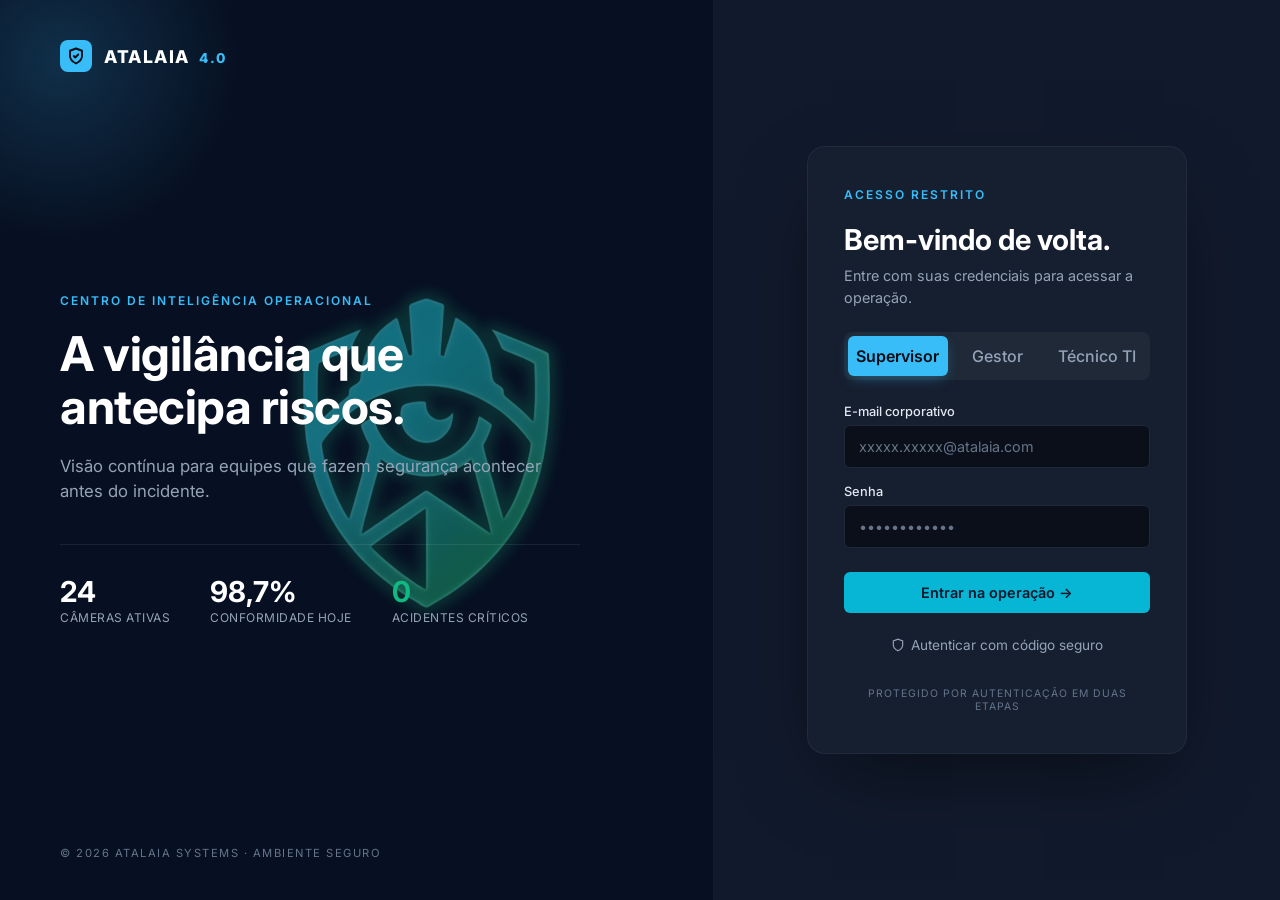
==== tela inicial/index.html @ 5c808acb "first commit" ====
<!DOCTYPE html>
<html lang="pt-br">

<head>
    <meta charset="UTF-8">
    <meta name="viewport" content="width=device-width, initial-scale=1.0">
    <meta name="description" content="ATALAIA 4.0 — Centro de Inteligência Operacional. Acesso restrito para supervisores, gestores e técnicos de TI.">
    <meta name="theme-color" content="#071022">
    <link rel="icon" type="image/svg+xml" href="data:image/svg+xml,%3Csvg xmlns='http://www.w3.org/2000/svg' viewBox='0 0 24 24' fill='none' stroke='%2338bdf8' stroke-width='2.5' stroke-linecap='round' stroke-linejoin='round'%3E%3Cpath d='M12 22s8-4 8-10V5l-8-3-8 3v7c0 6 8 10 8 10z'/%3E%3Cpolyline points='9 12 11 14 15 10'/%3E%3C/svg%3E">
    <title>Página Inicial - ATALAIA</title>
    <link rel="preconnect" href="https://fonts.googleapis.com">
    <link rel="preconnect" href="https://fonts.gstatic.com" crossorigin>
    <link href="paginaLogin.css" rel="stylesheet">
</head>

<body>
    <aside id="lado_esquerdo" aria-label="Apresentação ATALAIA 4.0">
        <header class="logo-container">
            <div class="logo-icon">
                <svg width="18" height="18" viewBox="0 0 24 24" fill="none" stroke="currentColor" stroke-width="2.5" stroke-linecap="round" stroke-linejoin="round">
                    <path d="M12 22s8-4 8-10V5l-8-3-8 3v7c0 6 8 10 8 10z"></path>
                    <polyline points="9 12 11 14 15 10"></polyline>
                </svg>
            </div>
            <span class="logo-text">ATALAIA <span id="cor_azul">4.0</span></span>
        </header>

        <div id="conteudo_esquerdo">
            <p class="subtitulo-azul">CENTRO DE INTELIGÊNCIA OPERACIONAL</p>
            <h1>A vigilância que antecipa riscos.</h1>
            <p class="texto-introducao">Visão contínua para equipes que fazem segurança acontecer antes do incidente.</p>

            <dl id="dadosGerais">
                <div>
                    <dt><b>24</b></dt>
                    <dd>câmeras ativas</dd>
                </div>
                <div>
                    <dt><b>98,7%</b></dt>
                    <dd>conformidade hoje</dd>
                </div>
                <div>
                    <dt><b class="verde">0</b></dt>
                    <dd>acidentes críticos</dd>
                </div>
            </dl>
        </div>

        <footer id="rodape_lado_esquerdo">
            &copy; 2026 ATALAIA SYSTEMS &middot; AMBIENTE SEGURO
        </footer>
    </aside>

    <main id="lado_direito" aria-label="Formulário de acesso">
        <div id="conteudo_direito">
            <p class="subtitulo-azul">ACESSO RESTRITO</p>
            <h2>Bem-vindo de volta.</h2>
            <p class="texto-introducao">Entre com suas credenciais para acessar a operação.</p>

            <div id="botoes_cargos" role="group" aria-label="Selecione seu cargo">
                <button type="button" class="ativo" data-cargo="supervisor" aria-pressed="true">Supervisor</button>
                <button type="button" data-cargo="gestor" aria-pressed="false">Gestor</button>
                <button type="button" data-cargo="tecnico" aria-pressed="false">Técnico TI</button>
            </div>

            <form action="login.php" method="post">
                <input type="hidden" name="cargo" id="cargoSelecionado" value="supervisor">

                <div class="campo">
                    <label for="txtEmail">E-mail corporativo</label>
                    <input type="email" id="txtEmail" name="email" placeholder="xxxxx.xxxxx@atalaia.com" autocomplete="email" required>
                </div>
                <div class="campo">
                    <label for="txtSenha_hash">Senha</label>
                    <input type="password" id="txtSenha_hash" name="senha_hash" placeholder="••••••••••••" autocomplete="current-password" required minlength="8">
                </div>

                <button type="submit" class="btn-submit" name="submit">
                    Entrar na operação &rarr;
                </button>

                <button type="button" class="btn-secundario">
                    <svg width="14" height="14" viewBox="0 0 24 24" fill="none" stroke="currentColor" stroke-width="2"><path d="M12 22s8-4 8-10V5l-8-3-8 3v7c0 6 8 10 8 10z"></path></svg>
                    Autenticar com código seguro
                </button>

                <p class="texto-protegido">PROTEGIDO POR AUTENTICAÇÃO EM DUAS ETAPAS</p>
            </form>
        </div>
    </main>

    <script>
        (function () {
            const botoesCargo = document.querySelectorAll('#botoes_cargos button');
            const inputCargo = document.getElementById('cargoSelecionado');

            botoesCargo.forEach((botao) => {
                botao.addEventListener('click', () => {
                    botoesCargo.forEach((btn) => {
                        btn.classList.remove('ativo');
                        btn.setAttribute('aria-pressed', 'false');
                    });
                    botao.classList.add('ativo');
                    botao.setAttribute('aria-pressed', 'true');
                    inputCargo.value = botao.dataset.cargo;
                });
            });
        })();
    </script>
</body>

</html>
---- tela inicial/paginaLogin.css ----
@import url('https://fonts.googleapis.com/css2?family=Inter:wght@300;400;500;600;700;800&display=swap');

/* ====================================================
   DESIGN TOKENS
   ==================================================== */
:root {
    --bg-app: #0b0f19;
    --bg-left: #071022;
    --bg-right: #111a2c;
    --bg-card: rgba(255, 255, 255, 0.025);
    --bg-input: #0b0f19;

    --border-faint: rgba(255, 255, 255, 0.05);
    --border-soft: rgba(255, 255, 255, 0.08);
    --border-strong: #1f2937;

    --accent: #38bdf8;
    --accent-strong: #06b6d4;
    --accent-hover: #0ea5e9;
    --accent-glow: rgba(56, 189, 248, 0.18);
    --success: #10b981;

    --text-primary: #ffffff;
    --text-secondary: #94a3b8;
    --text-tertiary: #64748b;
    --text-label: #e2e8f0;

    --radius-sm: 6px;
    --radius-md: 8px;
    --radius-lg: 18px;

    --shadow-card: 0 30px 80px -25px rgba(0, 0, 0, 0.6);
    --shadow-btn: 0 10px 25px -8px rgba(6, 182, 212, 0.45);

    --ease: 0.2s cubic-bezier(0.4, 0, 0.2, 1);
}

* {
    margin: 0;
    padding: 0;
    box-sizing: border-box;
    font-family: 'Inter', system-ui, -apple-system, sans-serif;
}

html {
    -webkit-text-size-adjust: 100%;
}

body {
    display: flex;
    min-height: 100vh;
    background-color: var(--bg-app);
    color: var(--text-primary);
}

/* Foco visível consistente em toda a página (acessibilidade) */
a:focus-visible,
button:focus-visible,
input:focus-visible {
    outline: 2px solid var(--accent);
    outline-offset: 2px;
}

/* ====================================================
   LADO ESQUERDO — Apresentação / Branding
   ==================================================== */
#lado_esquerdo {
    flex: 1.1;
    min-width: 0;
    padding: 40px 60px;
    display: flex;
    flex-direction: column;
    justify-content: space-between;
    border-right: 1px solid var(--border-faint);
    background-color: var(--bg-left);

    position: relative;
    overflow: hidden;
}

/* Camada da imagem de fundo com controle manual de opacidade */
#lado_esquerdo::before {
    content: '';
    position: absolute;
    inset: 0;

    background-image: url('img/fundo_logo.png');
    background-repeat: no-repeat;
    background-position: 107% center;
    background-size: 590px auto;

    opacity: 0.45;

    z-index: 0;
    pointer-events: none;
}

/* Brilho decorativo sutil, reforça a sensação de "central de monitoramento" */
#lado_esquerdo::after {
    content: '';
    position: absolute;
    top: -120px;
    left: -120px;
    width: 360px;
    height: 360px;
    background: radial-gradient(circle, var(--accent-glow) 0%, transparent 70%);
    z-index: 0;
    pointer-events: none;
}

/* Mantém os conteúdos acima do fundo */
#lado_esquerdo>* {
    position: relative;
    z-index: 1;
}

.logo-container {
    display: flex;
    align-items: center;
    gap: 12px;
}

.logo-icon {
    flex-shrink: 0;
    width: 32px;
    height: 32px;
    background-color: var(--accent);
    border-radius: var(--radius-md);
    display: flex;
    align-items: center;
    justify-content: center;
    color: #080c14;
}

.logo-text {
    font-size: 1.1rem;
    font-weight: 800;
    letter-spacing: 1.5px;
}

#cor_azul {
    color: var(--accent);
    font-size: 0.85rem;
    margin-left: 4px;
}

#conteudo_esquerdo {
    max-width: 520px;
    margin: auto 0;
    padding: 48px 0;
}

.subtitulo-azul {
    color: var(--accent);
    font-size: 0.75rem;
    font-weight: 600;
    letter-spacing: 2px;
    text-transform: uppercase;
    margin-bottom: 20px;
}

#conteudo_esquerdo h1 {
    font-size: clamp(2rem, 1.1rem + 2.8vw, 3rem);
    font-weight: 700;
    line-height: 1.1;
    margin-bottom: 20px;
    letter-spacing: -0.5px;
}

.texto-introducao {
    color: var(--text-secondary);
    font-size: 1.05rem;
    line-height: 1.5;
    margin-bottom: 40px;
    max-width: 44ch;
}

#dadosGerais {
    display: flex;
    flex-wrap: wrap;
    gap: 32px 40px;
    padding-top: 30px;
    border-top: 1px solid var(--border-soft);
}

#dadosGerais>div {
    display: flex;
    flex-direction: column;
}

#dadosGerais dd {
    font-size: 0.75rem;
    color: var(--text-secondary);
    text-transform: uppercase;
    letter-spacing: 0.5px;
}

#dadosGerais b {
    font-size: 1.8rem;
    color: var(--text-primary);
    font-weight: 700;
    margin-bottom: 4px;
    line-height: 1.2;
}

#dadosGerais .verde {
    color: var(--success);
}

#rodape_lado_esquerdo {
    font-size: 0.7rem;
    color: var(--text-tertiary);
    letter-spacing: 1.5px;
}


/* ====================================================
   LADO DIREITO — Acesso / Formulário
   ==================================================== */
#lado_direito {
    flex: 0.9;
    min-width: 0;
    background-color: var(--bg-right);
    display: flex;
    align-items: center;
    justify-content: center;
    padding: 40px;
}

#conteudo_direito {
    width: 100%;
    max-width: 380px;
    background-color: var(--bg-card);
    border: 1px solid var(--border-faint);
    border-radius: var(--radius-lg);
    box-shadow: var(--shadow-card);
    padding: 40px 36px;
}

#conteudo_direito h2 {
    font-size: 1.8rem;
    font-weight: 700;
    margin-top: 8px;
    margin-bottom: 8px;
}

#conteudo_direito .texto-introducao {
    font-size: 0.9rem;
    margin-bottom: 24px;
    max-width: none;
}

/* Selector de Roles / Cargos */
#botoes_cargos {
    display: flex;
    background-color: #1f2937;
    padding: 4px;
    border-radius: var(--radius-md);
    margin-bottom: 24px;
}

/* Estilo base dos botões */
#botoes_cargos button {
    flex: 1;
    background-color: transparent;
    border: none;
    color: var(--text-secondary);
    padding: 10px 4px;
    font-size: 1rem;
    font-weight: 500;
    border-radius: var(--radius-sm);
    cursor: pointer;
    transition: background-color var(--ease), color var(--ease);
}

/* Estado quando o botão estiver SELECIONADO */
#botoes_cargos button.ativo {
    background-color: var(--accent);
    color: #080c14;
    font-weight: 600;
    box-shadow: 0 4px 14px -4px rgba(56, 189, 248, 0.5);
}

/* Efeito ao passar o rato nos botões não selecionados */
#botoes_cargos button:not(.ativo):hover {
    background-color: rgba(255, 255, 255, 0.05);
    color: var(--text-primary);
}

/* Formulario */
form {
    display: flex;
    flex-direction: column;
    gap: 16px;
}

.campo {
    display: flex;
    flex-direction: column;
    gap: 6px;
}

.campo label {
    font-size: 0.8rem;
    color: var(--text-label);
    font-weight: 500;
}

.campo input {
    width: 100%;
    padding: 12px 14px;
    background-color: var(--bg-input);
    border: 1px solid var(--border-strong);
    border-radius: var(--radius-sm);
    color: var(--text-primary);
    font-size: 0.9rem;
    outline: none;
    transition: border-color var(--ease), box-shadow var(--ease);
}

.campo input::placeholder {
    color: var(--text-tertiary);
}

.campo input:hover {
    border-color: #334155;
}

.campo input:focus {
    border-color: var(--accent-strong);
    box-shadow: 0 0 0 3px var(--accent-glow);
}

/* Botões de Ação */
.btn-submit {
    width: 100%;
    padding: 12px;
    background-color: var(--accent-strong);
    color: #0f172a;
    border: none;
    border-radius: var(--radius-sm);
    font-weight: 600;
    font-size: 0.9rem;
    cursor: pointer;
    display: flex;
    align-items: center;
    justify-content: center;
    gap: 8px;
    margin-top: 8px;
    transition: background-color var(--ease), transform var(--ease), box-shadow var(--ease);
}

.btn-submit:hover {
    background-color: var(--accent-hover);
    transform: translateY(-1px);
    box-shadow: var(--shadow-btn);
}

.btn-submit:active {
    transform: translateY(0);
}

.btn-secundario {
    background: transparent;
    border: none;
    color: var(--text-secondary);
    font-size: 0.85rem;
    cursor: pointer;
    display: flex;
    align-items: center;
    justify-content: center;
    gap: 6px;
    padding: 8px;
    border-radius: var(--radius-sm);
    transition: color var(--ease), background-color var(--ease);
}

.btn-secundario:hover {
    color: var(--text-primary);
    background-color: rgba(255, 255, 255, 0.04);
}

.texto-protegido {
    font-size: 0.65rem;
    color: var(--text-tertiary);
    text-align: center;
    letter-spacing: 1px;
    margin-top: 10px;
}

/* ====================================================
   RESPONSIVIDADE
   ==================================================== */

/* Telas grandes: evita que o painel de login fique espremido em monitores ultrawide */
@media (min-width: 1600px) {
    #lado_esquerdo {
        padding: 40px 100px;
    }
}

/* Tablets e notebooks menores */
@media (max-width: 1100px) {
    #lado_esquerdo {
        padding: 40px;
    }

    #lado_esquerdo::before {
        background-size: 440px auto;
    }
}

/* Empilha os dois painéis a partir daqui */
@media (max-width: 900px) {
    body {
        flex-direction: column;
    }

    #lado_esquerdo {
        flex: none;
        width: 100%;
        min-height: auto;
        padding: 32px;
        border-right: none;
        border-bottom: 1px solid var(--border-faint);
    }

    #lado_esquerdo::before {
        background-position: center -40px;
        background-size: 320px auto;
        opacity: 0.25;
    }

    #conteudo_esquerdo {
        max-width: none;
        margin: 0;
        padding: 32px 0;
    }

    #lado_direito {
        flex: none;
        width: 100%;
        padding: 32px 24px 48px;
    }

    #conteudo_direito {
        max-width: 440px;
    }
}

/* Smartphones */
@media (max-width: 480px) {
    #lado_esquerdo {
        padding: 24px 20px;
    }

    #lado_esquerdo::before {
        display: none;
    }

    #lado_esquerdo::after {
        width: 220px;
        height: 220px;
        top: -80px;
        left: -80px;
    }

    #conteudo_esquerdo {
        padding: 24px 0;
    }

    .texto-introducao {
        max-width: none;
    }

    #dadosGerais {
        gap: 20px 28px;
    }

    #dadosGerais b {
        font-size: 1.5rem;
    }

    #lado_direito {
        padding: 20px 16px 36px;
    }

    #conteudo_direito {
        padding: 28px 22px;
        border-radius: var(--radius-md);
    }

    #botoes_cargos {
        flex-wrap: wrap;
        gap: 4px;
    }

    #botoes_cargos button {
        flex: 1 1 calc(50% - 4px);
    }
}
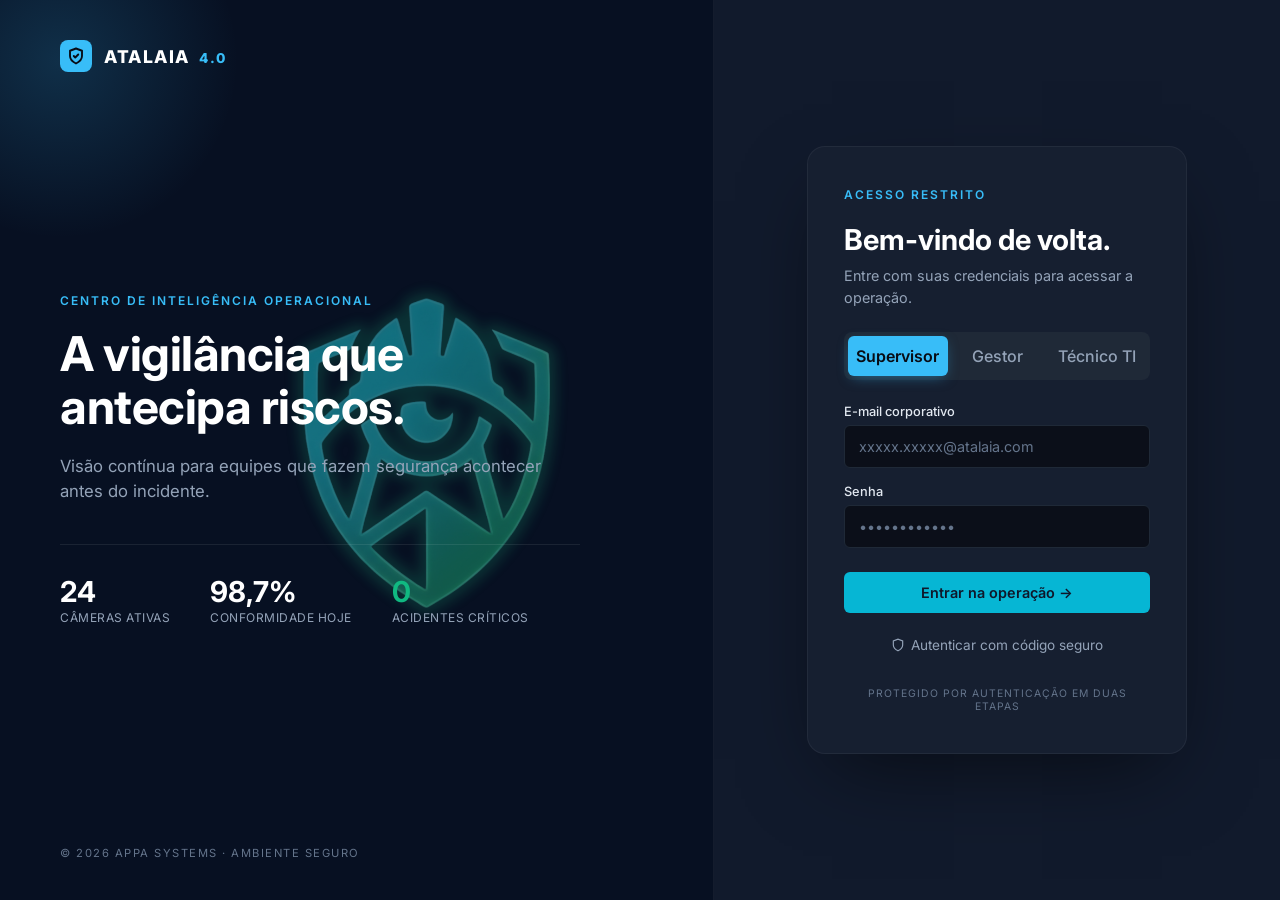
==== commit 0e4ca48b: "alteração dentro da index" ====
--- a/tela inicial/index.html
+++ b/tela inicial/index.html
@@ -47,7 +47,7 @@
         </div>
 
         <footer id="rodape_lado_esquerdo">
-            &copy; 2026 ATALAIA SYSTEMS &middot; AMBIENTE SEGURO
+            &copy; 2026 APPA SYSTEMS &middot; AMBIENTE SEGURO
         </footer>
     </aside>
 
